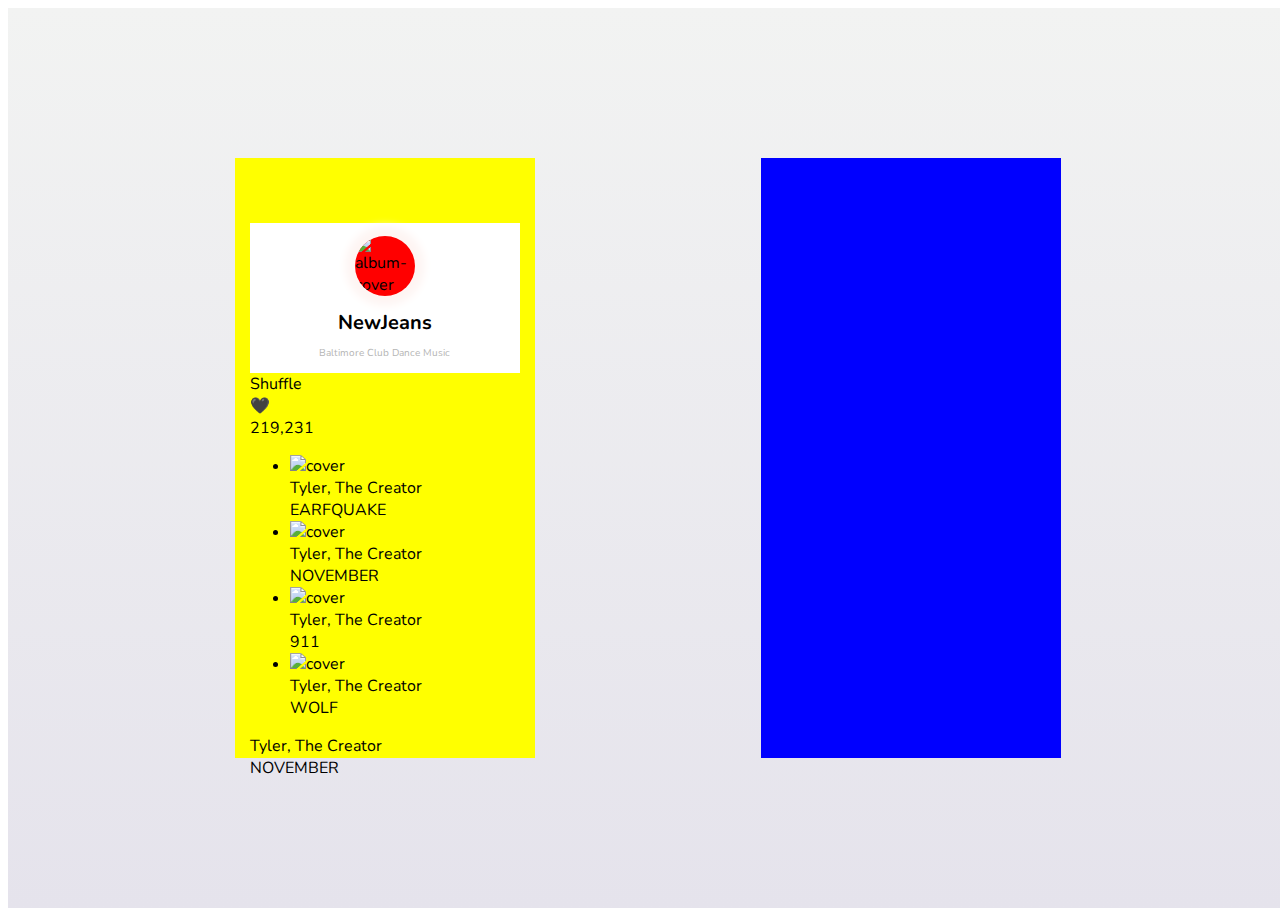
==== playlist-clone-2/index.html @ 67fcb59e "challenge melon" ====
<!DOCTYPE html>
<html>

<head>
  <meta charset="utf-8">
  <meta name="viewport" content="width=device-width">
  <title>You Are Awesome!</title>
  <link rel="stylesheet" href="https://cdn.jsdelivr.net/npm/reset-css@5.0.1/reset.min.css">
  <link rel="stylesheet" href="https://cdn.jsdelivr.net/gh/FortAwesome/Font-Awesome@5.14.0/css/all.min.css">
  <link href="style.css" rel="stylesheet" >
  <script src="https://kit.fontawesome.com/a857091e38.js" crossorigin="anonymous"></script>
</head>

<body>
  <div class="container">
    <div class="screen-div play-list">
      <header>
        <i class="fa-solid fa-arrow-left"></i>
        <i class="fa-sharp fa-solid fa-magnifying-glass"></i>
      </header>
      <div class="album-info">
        <div class="img-info">
          <img src="https://cdnimg.melon.co.kr/cm2/album/images/110/11/565/11011565_20220801102637_500.jpg?1d674a44faffa0ebd34d86c182463171/melon/resize/282/quality/80/optimize" alt="album-cover" />
        </div>
        <div class="title-info">
          <div class="name">NewJeans</div>
          <div class="genre"> Baltimore Club Dance Music</div>
        </div>
        
      </div>
      <div class="btns">
        <div class="shuffle">Shuffle</div>
        <div class="likes">
          <div>🖤</div>
          <div>219,231</div>
      </div>
      </div>
      <div class="song-list">
        <ul>
          <li><div class="song">
            <div class="album-cover">
              <img src="" alt="cover" />
            </div>
            <div class="album-name">Tyler, The Creator</div>
            <div class="song-name">EARFQUAKE</div>
          </div></li>
          <li><div class="song">
            <div class="album-cover">
              <img src="" alt="cover" />
            </div>
            <div class="album-name">Tyler, The Creator</div>
            <div class="song-name">NOVEMBER</div>
          </div></li>
          <li><div class="song">
            <div class="album-cover">
              <img src="" alt="cover" />
            </div>
            <div class="album-name">Tyler, The Creator</div>
            <div class="song-name">911</div>
          </div></li>
          <li><div class="song">
            <div class="album-cover">
              <img src="" alt="cover" />
            </div>
            <div class="album-name">Tyler, The Creator</div>
            <div class="song-name">WOLF</div>
          </div></li>
        </ul>
      </div>
      <div class="controller">
        <div class="controller-info">
          <div class="controller-singer">Tyler, The Creator</div>
          <div class="controller-title">NOVEMBER</div>
        </div>
        <div class="controller-btn">
          <i class="fa-solid fa-backward-step"></i>
          <i class="fa-solid fa-pause"></i>
          <i class="fa-solid fa-forward-step"></i>
          

        </div>
      </div>  
    </div>
    <div class="screen-div now-playing">
      <header>
        <i class="fa-solid fa-arrow-left"></i>
        <i class="fa-solid fa-ellipsis-vertical"></i>
      </header>
    </div>
</body>

</html>
---- playlist-clone-2/style.css ----
@import url("https://fonts.googleapis.com/css2?family=Nunito:wght@400;700&display=swap");

* {
  box-sizing: border-box;
}

body {
  width: 100vw;
  height: 100vh;
  font-family: "Nunito", sans-serif;
}

.container {
  width: 100%;
  height: 100%;
  background: linear-gradient(RGB(242, 243, 242), RGB(229, 227, 236));
  display: flex;
  justify-content: space-evenly;
  align-items: center;
}

.screen-div {
  width: 300px;
  height: 600px;
  background-color: white;
  padding: 25px 15px;
}

.play-list {
  background-color: yellow;
}

.now-playing {
  background-color: blue;
}

header {
  width: 100%;
  height: 40px;
  display: flex;
  justify-content: space-between;
  align-items: center;
}

.album-info {
  width: 100%;
  height: 150px;
  background-color: white;
  display: flex;
  flex-direction: column;
  justify-content: space-evenly;
  align-items: center;
}
.img-info {
  width: 60px;
  height: 60px;
  background-color: red;
  border-radius: 50%;
  box-shadow: 0px 0px 8px 10px RGB(254, 245, 243);
}
.img-info > img {
  width: 100%;
  height: 100%;
  object-fit: cover;
  border-radius: 50%;
}

.title-info {
  display: flex;
  flex-direction: column;
  justify-content: center;
  align-items: center;
}
.name {
  font-size: 20px;
  font-weight: 700;
}
.genre {
  font-size: 10px;
  font-weight: 400;
  color: RGB(181, 181, 181);
  margin-top: 10px;
}
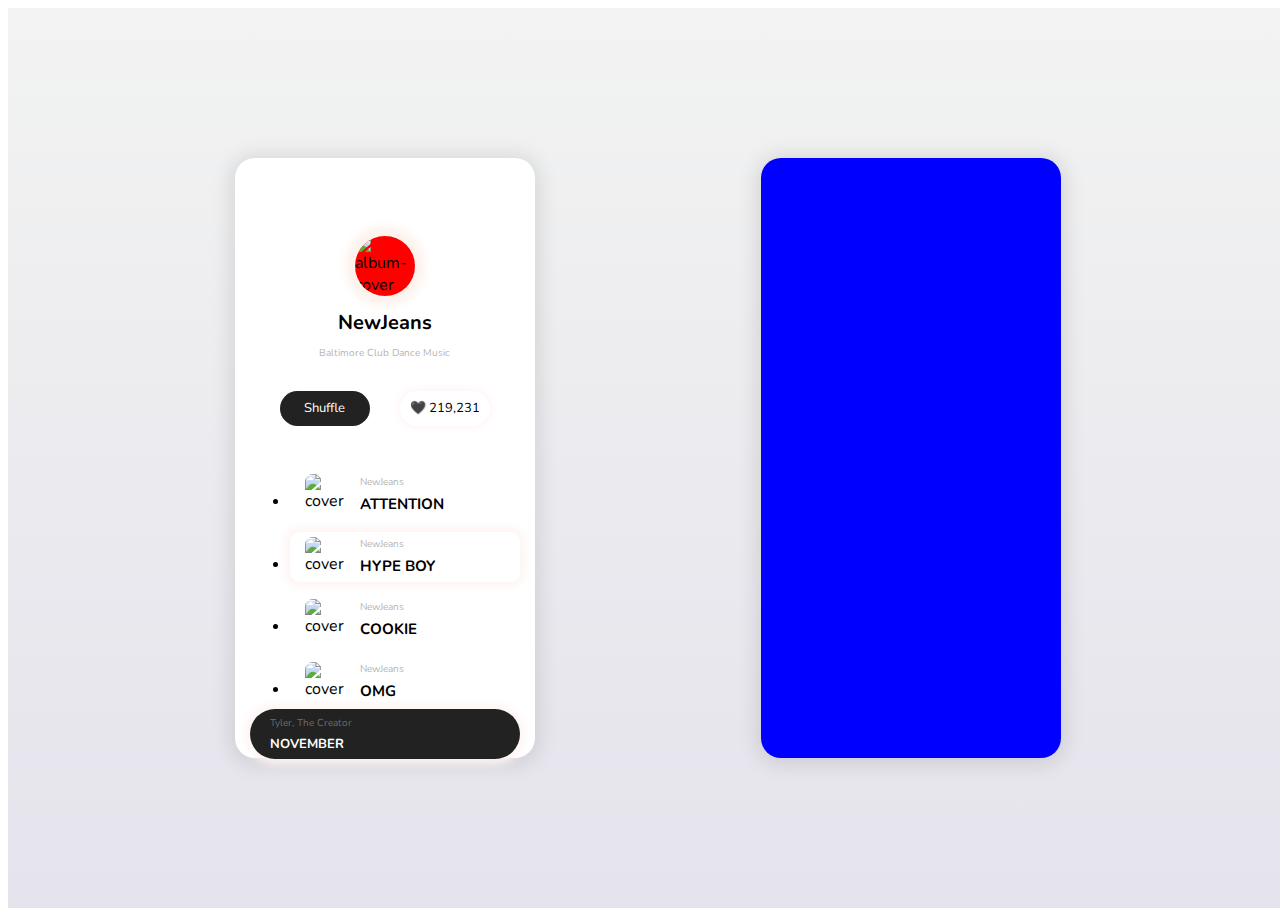
==== commit 3be77630: "done left mission" ====
--- a/playlist-clone-2/index.html
+++ b/playlist-clone-2/index.html
@@ -20,7 +20,7 @@
       </header>
       <div class="album-info">
         <div class="img-info">
-          <img src="https://cdnimg.melon.co.kr/cm2/album/images/110/11/565/11011565_20220801102637_500.jpg?1d674a44faffa0ebd34d86c182463171/melon/resize/282/quality/80/optimize" alt="album-cover" />
+          <img src="https://w.namu.la/s/[base64]" alt="album-cover" />
         </div>
         <div class="title-info">
           <div class="name">NewJeans</div>
@@ -29,42 +29,62 @@
         
       </div>
       <div class="btns">
-        <div class="shuffle">Shuffle</div>
-        <div class="likes">
-          <div>🖤</div>
-          <div>219,231</div>
+        <div class="btn shuffle">Shuffle</div>
+        <div class="btn likes">
+          
+          <div>🖤 219,231</div>
       </div>
       </div>
       <div class="song-list">
         <ul>
           <li><div class="song">
             <div class="album-cover">
-              <img src="" alt="cover" />
+              <img src="https://w.namu.la/s/[base64]" alt="cover" />
             </div>
-            <div class="album-name">Tyler, The Creator</div>
-            <div class="song-name">EARFQUAKE</div>
+            <div class="album-detail">
+              
+              <div class="album-name">NewJeans</div>
+              <div class="song-name">ATTENTION</div>
+            </div>
+            <i class="fa-solid fa-ellipsis-vertical"></i>
+          </div></li>
+          <li><div class="song selected">
+            <div class="album-cover">
+              
+              <img src="https://w.namu.la/s/[base64]" alt="cover">
+                
+            </img>
+            </div>
+            <div class="album-detail">
+              
+              <div class="album-name">NewJeans</div>
+              <div class="song-name">HYPE BOY</div>
+            </div>
+            <i class="fa-solid fa-ellipsis-vertical"></i>
           </div></li>
           <li><div class="song">
             <div class="album-cover">
-              <img src="" alt="cover" />
+              <img src="https://w.namu.la/s/[base64]" alt="cover" />
             </div>
-            <div class="album-name">Tyler, The Creator</div>
-            <div class="song-name">NOVEMBER</div>
+            <div class="album-detail">
+              
+              <div class="album-name">NewJeans</div>
+              <div class="song-name">COOKIE</div>
+            </div>
+            <i class="fa-solid fa-ellipsis-vertical"></i>
           </div></li>
           <li><div class="song">
             <div class="album-cover">
-              <img src="" alt="cover" />
+              <img src="https://w.namu.la/s/[base64]" alt="cover" />
             </div>
-            <div class="album-name">Tyler, The Creator</div>
-            <div class="song-name">911</div>
+            <div class="album-detail">
+              
+              <div class="album-name">NewJeans</div>
+              <div class="song-name">OMG</div>
+            </div>
+            <i class="fa-solid fa-ellipsis-vertical"></i>
           </div></li>
-          <li><div class="song">
-            <div class="album-cover">
-              <img src="" alt="cover" />
-            </div>
-            <div class="album-name">Tyler, The Creator</div>
-            <div class="song-name">WOLF</div>
-          </div></li>
+          
         </ul>
       </div>
       <div class="controller">
--- a/playlist-clone-2/style.css
+++ b/playlist-clone-2/style.css
@@ -24,10 +24,8 @@
   height: 600px;
   background-color: white;
   padding: 25px 15px;
-}
-
-.play-list {
-  background-color: yellow;
+  border-radius: 20px 20px;
+  box-shadow: 0px 2px 20px 5px RGB(0, 0, 0, 0.1);
 }
 
 .now-playing {
@@ -56,7 +54,7 @@
   height: 60px;
   background-color: red;
   border-radius: 50%;
-  box-shadow: 0px 0px 8px 10px RGB(254, 245, 243);
+  box-shadow: 0px 0px 10px 10px RGB(253, 242, 236);
 }
 .img-info > img {
   width: 100%;
@@ -81,3 +79,121 @@
   color: RGB(181, 181, 181);
   margin-top: 10px;
 }
+.btns {
+  width: 100%;
+  height: 70px;
+  background-color: white;
+  display: flex;
+  justify-content: space-evenly;
+  align-items: center;
+}
+
+.btn {
+  width: 90px;
+  height: 35px;
+  background-color: white;
+  display: flex;
+  justify-content: center;
+  align-items: center;
+  border-radius: 30px 30px;
+  font-size: 13px;
+}
+.shuffle {
+  background-color: RGB(34, 34, 34);
+  color: white;
+}
+.likes {
+  box-shadow: 0px 0px 8px 2px RGB(254, 245, 243);
+}
+
+.song-list {
+  width: 100%;
+  height: 250px;
+  background-color: white;
+}
+ul {
+  width: 100%;
+  height: 100%;
+  display: flex;
+  flex-direction: column;
+  justify-content: space-evenly;
+  align-items: center;
+}
+li {
+  width: 100%;
+  height: 100%;
+  padding-top: 10px;
+}
+.song {
+  width: 100%;
+  height: 50px;
+  display: flex;
+  justify-content: space-evenly;
+  align-items: center;
+}
+
+.album-cover {
+  width: 40px;
+  height: 40px;
+}
+.album-cover img {
+  width: 100%;
+  height: 100%;
+  object-fit: cover;
+  border-radius: 20%;
+}
+.album-detail {
+  width: 130px;
+}
+.album-name {
+  font-size: 10px;
+  font-weight: 400;
+  color: RGB(181, 181, 181);
+}
+.song-name {
+  font-size: 15px;
+  font-weight: 700;
+  margin-top: 5px;
+}
+
+.selected {
+  border-radius: 10px 10px;
+  box-shadow: 0px 0px 8px 5px RGB(254, 245, 243);
+}
+
+.controller {
+  width: 100%;
+  height: 50px;
+  background-color: RGB(34, 34, 34);
+  color: white;
+  border-radius: 30px 30px;
+  display: flex;
+  justify-content: space-evenly;
+  align-items: center;
+  box-shadow: 0px 0px 8px 5px RGB(254, 245, 243);
+}
+.controller-info {
+  width: 50%;
+  height: 100%;
+  display: flex;
+  flex-direction: column;
+  justify-content: center;
+  padding-left: 20px;
+}
+.controller-singer {
+  font-size: 10px;
+  font-weight: 400;
+  color: RGB(108, 108, 108);
+}
+.controller-title {
+  font-size: 13px;
+  font-weight: 700;
+  margin-top: 5px;
+}
+.controller-btn {
+  width: 50%;
+  height: 100%;
+  display: flex;
+  justify-content: space-evenly;
+  align-items: center;
+}
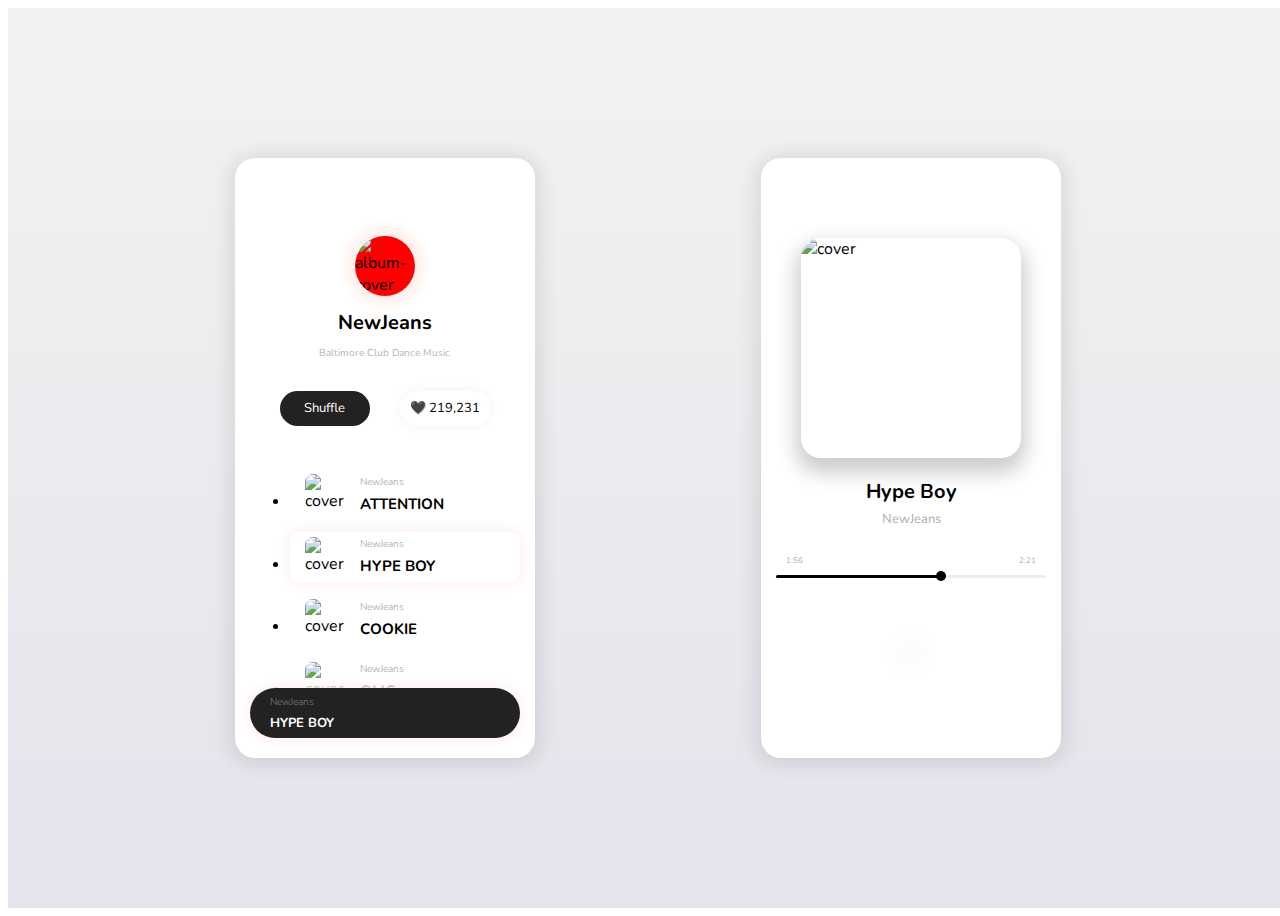
==== commit b8ddbd47: "fin" ====
--- a/playlist-clone-2/index.html
+++ b/playlist-clone-2/index.html
@@ -89,8 +89,8 @@
       </div>
       <div class="controller">
         <div class="controller-info">
-          <div class="controller-singer">Tyler, The Creator</div>
-          <div class="controller-title">NOVEMBER</div>
+          <div class="controller-singer">NewJeans</div>
+          <div class="controller-title">HYPE BOY</div>
         </div>
         <div class="controller-btn">
           <i class="fa-solid fa-backward-step"></i>
@@ -106,6 +106,31 @@
         <i class="fa-solid fa-arrow-left"></i>
         <i class="fa-solid fa-ellipsis-vertical"></i>
       </header>
+      <div class="main-cover">
+        <img src="https://payload.cargocollective.com/1/16/531563/14387789/hype-04_1340_c.jpg" alt="cover" />
+      </div>
+      <div class="main-title">
+        <div class="main-song-title">Hype Boy</div>
+        <div class="main-singer">NewJeans</div>
+      </div>
+      <div class="song-progress">
+        <div class="progress-time">
+          <span>1:56</span>
+          <span>2:21</span>
+        </div>
+        <div class="progress-bar">
+          <div class="full-progress"></div>
+          <div class="current-progress"></div>
+          <div class="rest-progress"></div>
+        </div>
+      </div>
+      <div class="controller-detail">
+        <i class="fa-solid fa-repeat"></i>
+        <i class="fa-solid fa-backward-step"></i>
+        <i class="fa-solid fa-circle-play"></i>
+        <i class="fa-solid fa-forward-step"></i>
+        <i class="fa-solid fa-shuffle"></i>
+      </div>
     </div>
 </body>
 
--- a/playlist-clone-2/style.css
+++ b/playlist-clone-2/style.css
@@ -9,6 +9,9 @@
   height: 100vh;
   font-family: "Nunito", sans-serif;
 }
+.play-list {
+  position: relative;
+}
 
 .container {
   width: 100%;
@@ -26,10 +29,6 @@
   padding: 25px 15px;
   border-radius: 20px 20px;
   box-shadow: 0px 2px 20px 5px RGB(0, 0, 0, 0.1);
-}
-
-.now-playing {
-  background-color: blue;
 }
 
 header {
@@ -162,7 +161,7 @@
 }
 
 .controller {
-  width: 100%;
+  width: 90%;
   height: 50px;
   background-color: RGB(34, 34, 34);
   color: white;
@@ -171,6 +170,8 @@
   justify-content: space-evenly;
   align-items: center;
   box-shadow: 0px 0px 8px 5px RGB(254, 245, 243);
+  position: absolute;
+  bottom: 20px;
 }
 .controller-info {
   width: 50%;
@@ -197,3 +198,108 @@
   justify-content: space-evenly;
   align-items: center;
 }
+
+.main-cover {
+  width: 100%;
+  height: 250px;
+  padding: 100px 20px;
+  display: flex;
+  justify-content: center;
+  align-items: center;
+}
+.main-cover img {
+  width: 220px;
+  height: 220px;
+  object-fit: cover;
+  border-radius: 20px 20px;
+  box-shadow: 0px 10px 20px 5px RGBA(0, 0, 0, 0.2);
+}
+
+.main-title {
+  width: 100%;
+  height: 60px;
+  display: flex;
+  flex-direction: column;
+  justify-content: space-evenly;
+  align-items: center;
+}
+.main-song-title {
+  font-size: 20px;
+  font-weight: 700;
+}
+.main-singer {
+  font-size: 13px;
+  font-weight: 400;
+  color: RGB(173, 173, 173);
+}
+
+.song-progress {
+  width: 100%;
+  height: 70px;
+
+  display: flex;
+  flex-direction: column;
+  justify-content: center;
+}
+.progress-time {
+  width: 100%;
+  padding: 0px 10px;
+  display: flex;
+  justify-content: space-between;
+  color: RGB(173, 173, 173);
+  font-size: 8px;
+}
+.progress-bar {
+  width: 100%;
+  height: 10px;
+  margin-top: 5px;
+  position: relative;
+  border-radius: 20px 20px;
+}
+.full-progress {
+  width: 100%;
+  height: 3px;
+  background-color: RGB(236, 237, 236);
+  position: absolute;
+  border-radius: 20px 20px;
+  top: 4px;
+}
+.current-progress {
+  width: 10px;
+  height: 10px;
+  background-color: black;
+  border-radius: 5px;
+  position: absolute;
+  right: 100px;
+}
+.rest-progress {
+  width: 60%;
+  height: 3px;
+  background-color: black;
+  position: absolute;
+  border-radius: 20px 20px;
+  top: 4px;
+}
+
+.controller-detail {
+  width: 100%;
+  height: 100px;
+  padding: 0px 20px;
+  display: flex;
+  justify-content: space-between;
+  align-items: center;
+}
+.controller-detail i:first-child,
+.controller-detail i:nth-child(5) {
+  font-size: 10px;
+  color: RGB(173, 173, 173);
+}
+.controller-detail i:nth-child(2),
+.controller-detail i:nth-child(4) {
+  font-size: 20px;
+}
+.controller-detail i:nth-child(3) {
+  font-size: 45px;
+  border-radius: 50%;
+  box-shadow: 0px 0px 30px 5px rgba(0, 0, 0, 0.2);
+}
